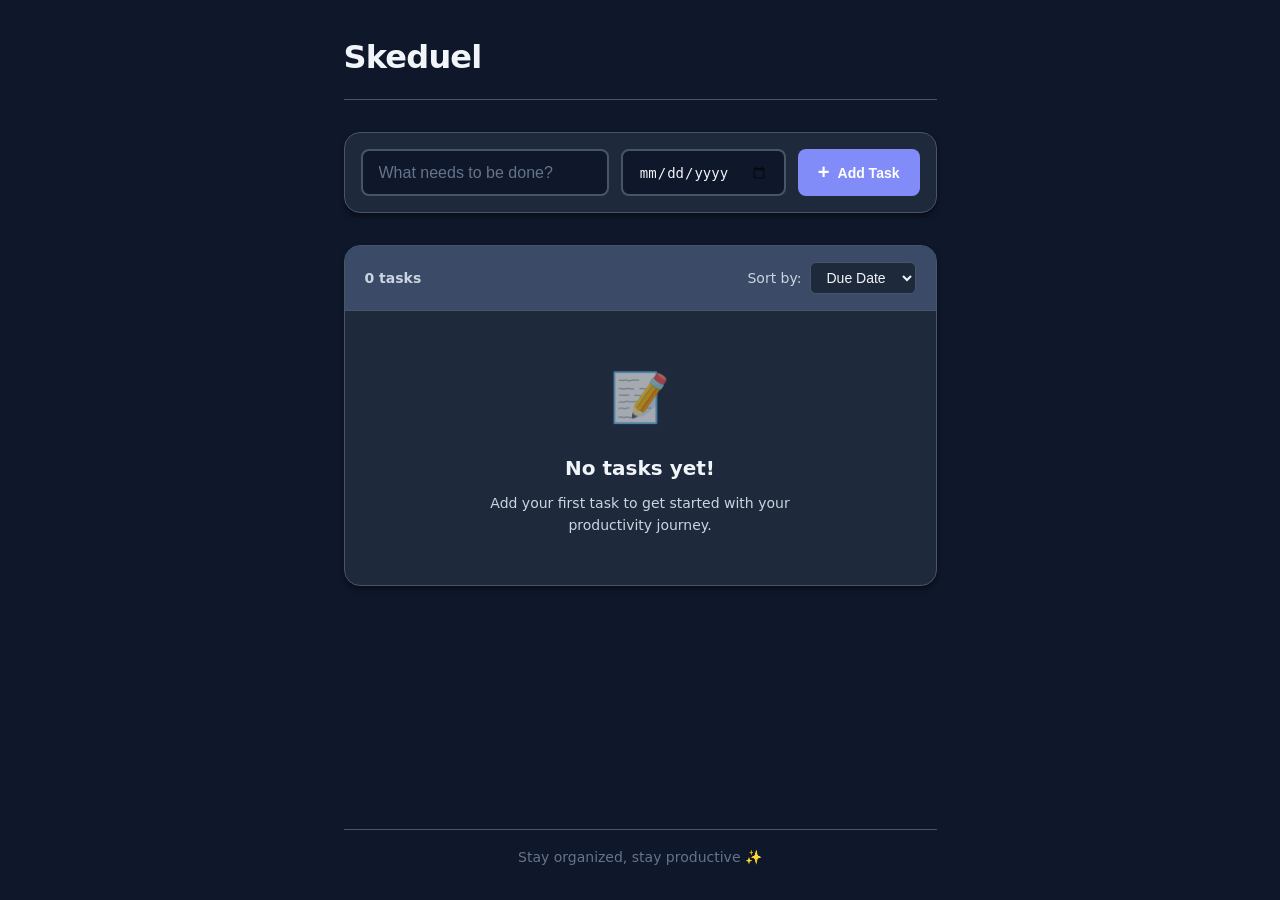
==== index.html @ 45385fc0 "Added edit task, removed light mode, GUI improvements" ====
<!DOCTYPE html>
<html lang="en">
<head>
    <meta charset="UTF-8">
    <meta name="viewport" content="width=device-width, initial-scale=1.0">
    <title>Skeduel - Task Manager</title>
    <link rel="stylesheet" href="css/styles.css">
</head>
<body>
    <div class="app-container">
        <header class="app-header">
            <h1 class="app-title">Skeduel</h1>
        </header>

        <main class="main-content">
            <div class="input-section">
                <div class="input-wrapper">
                    <input 
                        type="text" 
                        id="new-task-input" 
                        placeholder="What needs to be done?" 
                        aria-label="New task input"
                    >
                    <input 
                        type="date" 
                        id="due-date-input" 
                        class="due-date-input"
                        aria-label="Due date (optional)"
                    >
                    <button class="add-btn" onclick="addTask()" aria-label="Add task">
                        <span class="add-icon">+</span>
                        <span class="add-text">Add Task</span>
                    </button>
                </div>
            </div>

            <div class="tasks-section">
                <div class="tasks-header">
                    <span class="task-count" id="task-count">0 tasks</span>
                    <div class="sorting-controls">
                        <label for="sort-select" class="sort-label">Sort by:</label>
                        <select id="sort-select" class="sort-select" onchange="handleSortChange()">
                            <option value="dueDate">Due Date</option>
                            <option value="manual">Manual</option>
                        </select>
                    </div>
                    <button class="clear-completed-btn" onclick="clearCompleted()" id="clear-completed" style="display: none;">
                        Clear Completed
                    </button>
                </div>
                <ul class="task-list" id="task-list"></ul>
                <div class="empty-state" id="empty-state">
                    <div class="empty-icon">📝</div>
                    <h3 class="empty-title">No tasks yet!</h3>
                    <p class="empty-description">Add your first task to get started with your productivity journey.</p>
                </div>
            </div>
        </main>

        <footer class="app-footer">
            <p>Stay organized, stay productive ✨</p>
        </footer>
    </div>

    <script src="js/app.js" defer></script>
</body>
</html>
---- css/styles.css ----
/* CSS Custom Properties */
:root {
    --bg-primary: #0f172a;
    --bg-secondary: #1e293b;
    --bg-tertiary: #3b4a66;
    --text-primary: #f1f5f9;
    --text-secondary: #cbd5e1;
    --text-muted: #64748b;
    --accent-primary: #818cf8;
    --accent-secondary: #a5b4fc;
    --accent-hover: #6366f1;
    --border-color: #475569;
    --danger: #f87171;
    --danger-bg: #7f1d1d;
    --success: #4ade80;
    --success-bg: #14532d;
    --shadow-sm: 0 1px 2px 0 rgb(0 0 0 / 0.3);
    --shadow-md: 0 4px 6px -1px rgb(0 0 0 / 0.4), 0 2px 4px -2px rgb(0 0 0 / 0.3);
    --shadow-lg: 0 10px 15px -3px rgb(0 0 0 / 0.4), 0 4px 6px -4px rgb(0 0 0 / 0.3);
    --radius-sm: 6px;
    --radius-md: 8px;
    --radius-lg: 12px;
    --radius-xl: 16px;
    --transition-fast: 150ms ease;
    --transition-normal: 250ms ease;
    --transition-slow: 350ms ease;
}

/* Reset and base styles */
*, *::before, *::after {
    box-sizing: border-box;
    margin: 0;
    padding: 0;
}

body {
    font-family: system-ui, -apple-system, BlinkMacSystemFont, 'Segoe UI', Roboto, 'Helvetica Neue', Arial, sans-serif;
    background-color: var(--bg-primary);
    color: var(--text-primary);
    line-height: 1.6;
    min-height: 100vh;
    transition: background-color var(--transition-normal), color var(--transition-normal);
}

/* App container */
.app-container {
    max-width: 625px;
    margin: 0 auto;
    padding: 2rem 1rem;
    min-height: 100vh;
    display: flex;
    flex-direction: column;
}

/* Header styles */
.app-header {
    display: flex;
    justify-content: space-between;
    align-items: center;
    margin-bottom: 2rem;
    padding-bottom: 1rem;
    border-bottom: 1px solid var(--border-color);
}

.app-title {
    font-size: 2rem;
    font-weight: 700;
    color: var(--text-primary);
    letter-spacing: -0.025em;
}

/* Main content */
.main-content {
    flex: 1;
}

/* Input section */
.input-section {
    margin-bottom: 2rem;
}

.input-wrapper {
    display: flex;
    gap: 0.75rem;
    background-color: var(--bg-secondary);
    padding: 1rem;
    border-radius: var(--radius-xl);
    box-shadow: var(--shadow-md);
    border: 1px solid var(--border-color);
}

#new-task-input {
    flex: 1;
    background-color: var(--bg-primary);
    color: var(--text-primary);
    border: 2px solid var(--border-color);
    padding: 0.75rem 1rem;
    border-radius: var(--radius-md);
    font-size: 1rem;
    font-weight: 400;
    transition: all var(--transition-fast);
    outline: none;
}

#new-task-input::placeholder {
    color: var(--text-muted);
}

#new-task-input:focus {
    border-color: var(--accent-primary);
    box-shadow: 0 0 0 3px rgb(129 140 248 / 0.2);
}

/* Due date input */
.due-date-input {
    background-color: var(--bg-primary);
    color: var(--text-primary);
    border: 2px solid var(--border-color);
    padding: 0.75rem 1rem;
    border-radius: var(--radius-md);
    font-size: 0.875rem;
    font-weight: 400;
    transition: all var(--transition-fast);
    outline: none;
    min-width: 165px;
}

.due-date-input:focus {
    border-color: var(--accent-primary);
    box-shadow: 0 0 0 3px rgb(129 140 248 / 0.2);
}

.due-date-input::-webkit-calendar-picker-indicator {
    cursor: pointer;
    opacity: 0.6;
    transition: opacity var(--transition-fast);
}

.due-date-input::-webkit-calendar-picker-indicator:hover {
    opacity: 1;
}

/* Add button */
.add-btn {
    display: flex;
    align-items: center;
    gap: 0.5rem;
    background-color: var(--accent-primary);
    color: white;
    border: none;
    padding: 0.75rem 1.25rem;
    border-radius: var(--radius-md);
    font-size: 0.875rem;
    font-weight: 600;
    cursor: pointer;
    transition: all var(--transition-fast);
    white-space: nowrap;
}

.add-btn:hover {
    background-color: var(--accent-hover);
    transform: translateY(-1px);
    box-shadow: 0 0 16px rgb(129 140 248 / 0.5);
}

.add-btn:active {
    transform: translateY(0);
}

.add-icon {
    font-size: 1.25rem;
    font-weight: 700;
}

/* Tasks section */
.tasks-section {
    background-color: var(--bg-secondary);
    border-radius: var(--radius-xl);
    box-shadow: var(--shadow-md);
    border: 1px solid var(--border-color);
    overflow: hidden;
}

.tasks-header {
    display: flex;
    justify-content: space-between;
    align-items: center;
    padding: 1rem 1.25rem;
    background-color: var(--bg-tertiary);
    border-bottom: 1px solid var(--border-color);
    flex-wrap: wrap;
    gap: 0.75rem;
}

/* Sorting controls */
.sorting-controls {
    display: flex;
    align-items: center;
    gap: 0.5rem;
}

.sort-label {
    font-size: 0.875rem;
    font-weight: 500;
    color: var(--text-secondary);
}

.sort-select {
    background-color: var(--bg-secondary);
    color: var(--text-primary);
    border: 1px solid var(--border-color);
    padding: 0.375rem 0.75rem;
    border-radius: var(--radius-sm);
    font-size: 0.875rem;
    font-weight: 500;
    cursor: pointer;
    transition: all var(--transition-fast);
    outline: none;
}

.sort-select:hover {
    border-color: var(--accent-primary);
}

.sort-select:focus {
    border-color: var(--accent-primary);
    box-shadow: 0 0 0 2px rgb(129 140 248 / 0.2);
}

/* Date headers */
.date-header {
    display: flex;
    align-items: center;
    justify-content: space-between;
    padding: 0.75rem 1.25rem;
    background-color: var(--bg-tertiary);
    border-bottom: 2px solid var(--accent-primary);
    cursor: pointer;
    user-select: none;
    transition: all var(--transition-fast);
    position: relative;
}

.date-header:hover {
    background-color: var(--bg-secondary);
}

.date-header-title {
    font-size: 0.9375rem;
    font-weight: 600;
    color: var(--text-primary);
    display: flex;
    align-items: center;
    gap: 0.5rem;
    flex-shrink: 0;
}

.date-header-count {
    position: absolute;
    left: 50%;
    transform: translateX(-50%);
    font-size: 0.75rem;
    font-weight: 500;
    color: var(--text-secondary);
    background-color: var(--bg-secondary);
    padding: 0.125rem 0.5rem;
    border-radius: var(--radius-sm);
}

.date-header-icon {
    font-size: 0.75rem;
    color: var(--text-secondary);
    transition: transform var(--transition-fast);
    flex-shrink: 0;
}

.date-header.collapsed .date-header-icon {
    transform: rotate(-90deg);
}

.date-header.overdue {
    background-color: rgba(220, 38, 38, 0.15);
    border-bottom-color: #ef4444;
}

.date-header.overdue .date-header-title {
    color: #f87171;
}

.date-header.today {
    background-color: rgba(234 179 8 / 0.15);
    border-bottom-color: #fbbf24;
}

.date-header.today .date-header-title {
    color: #fbbf24;
}

/* Collapsible task groups */
.task-group {
    overflow: hidden;
    transition: max-height var(--transition-normal);
}

.task-group.collapsed {
    max-height: 0 !important;
}

.task-count {
    font-size: 0.875rem;
    font-weight: 600;
    color: var(--text-secondary);
}

.clear-completed-btn {
    background-color: transparent;
    color: var(--text-muted);
    border: 1px solid var(--border-color);
    padding: 0.375rem 0.75rem;
    border-radius: var(--radius-sm);
    font-size: 0.75rem;
    font-weight: 500;
    cursor: pointer;
    transition: all var(--transition-fast);
}

.clear-completed-btn:hover {
    background-color: var(--bg-secondary);
    color: var(--text-secondary);
    border-color: var(--text-muted);
}

/* Task list */
.task-list {
    list-style: none;
    padding: 0;
    margin: 0;
}

.task-item {
    display: flex;
    align-items: center;
    padding: 1rem 1.25rem;
    border-bottom: 1px solid var(--border-color);
    transition: all var(--transition-fast);
    gap: 0.75rem;
}

.task-item:last-child {
    border-bottom: none;
}

.task-item:hover {
    background-color: var(--bg-tertiary);
}

/* Custom checkbox */
.task-checkbox {
    appearance: none;
    width: 1.25rem;
    height: 1.25rem;
    border: 2px solid var(--border-color);
    border-radius: var(--radius-sm);
    background-color: var(--bg-primary);
    cursor: pointer;
    transition: all var(--transition-fast);
    position: relative;
    flex-shrink: 0;
}

.task-checkbox:checked {
    background-color: var(--accent-primary);
    border-color: var(--accent-primary);
}

.task-checkbox:checked::after {
    content: '✓';
    position: absolute;
    top: 50%;
    left: 50%;
    transform: translate(-50%, -50%);
    color: white;
    font-size: 0.75rem;
    font-weight: 700;
}

.task-checkbox:hover {
    border-color: var(--accent-primary);
    box-shadow: 0 0 0 3px rgb(129 140 248 / 0.2);
}

/* Task content container */
.task-content {
    flex: 1;
    display: flex;
    flex-direction: column;
    gap: 0.25rem;
}

/* Task text */
.task-text {
    font-size: 1rem;
    color: var(--text-primary);
    transition: all var(--transition-fast);
    word-break: break-word;
}

.task-text.completed {
    text-decoration: line-through;
    color: var(--text-muted);
}

/* Due date display */
.due-date {
    font-size: 0.75rem;
    color: var(--text-secondary);
    font-weight: 500;
    display: flex;
    align-items: center;
    gap: 0.25rem;
}

.due-date::before {
    content: '📅';
    font-size: 0.625rem;
}

.due-date.overdue {
    color: #f87171;
    font-weight: 600;
}

/* Overdue task styling */
.task-item.overdue {
    background-color: rgba(220, 38, 38, 0.1);
    border-left: 3px solid #f87171;
}

.task-item.overdue:hover {
    background-color: rgba(220, 38, 38, 0.2);
}

/* Task actions container */
.task-actions {
    display: flex;
    gap: 0.25rem;
    opacity: 0;
    transition: opacity var(--transition-fast);
}

.task-item:hover .task-actions {
    opacity: 1;
}

/* Edit button */
.edit-btn {
    background-color: transparent;
    color: var(--text-muted);
    border: none;
    width: 2.25rem;
    height: 2.25rem;
    border-radius: var(--radius-md);
    cursor: pointer;
    font-size: 1rem;
    font-weight: 600;
    transition: all var(--transition-fast);
    display: flex;
    align-items: center;
    justify-content: center;
}

.edit-btn:hover {
    background-color: var(--accent-primary);
    color: #fff;
    box-shadow: 0 0 12px rgb(129 140 248 / 0.5);
}

/* Delete button */
.delete-btn {
    background-color: transparent;
    color: var(--text-muted);
    border: none;
    width: 2.25rem;
    height: 2.25rem;
    border-radius: var(--radius-md);
    cursor: pointer;
    font-size: 1rem;
    font-weight: 600;
    transition: all var(--transition-fast);
    display: flex;
    align-items: center;
    justify-content: center;
}

.task-item:hover .delete-btn {
    opacity: 1;
}

.delete-btn:hover {
    background-color: var(--danger);
    color: #fff;
    box-shadow: 0 0 12px rgb(248 113 113 / 0.5);
}

/* Save and Cancel buttons */
.save-btn,
.cancel-btn {
    background-color: transparent;
    border: none;
    width: 2.25rem;
    height: 2.25rem;
    border-radius: var(--radius-md);
    cursor: pointer;
    font-size: 1rem;
    font-weight: 600;
    transition: all var(--transition-fast);
    display: flex;
    align-items: center;
    justify-content: center;
}

.save-btn {
    color: var(--success);
}

.save-btn:hover {
    background-color: var(--success);
    color: #fff;
    box-shadow: 0 0 12px rgb(74 222 128 / 0.5);
}

.cancel-btn {
    color: var(--danger);
}

.cancel-btn:hover {
    background-color: var(--danger);
    color: #fff;
    box-shadow: 0 0 12px rgb(248 113 113 / 0.5);
}

/* Edit mode input styles */
.task-content.editing {
    flex: 1;
    display: flex;
    flex-direction: column;
    gap: 0.25rem;
}

.edit-input {
    width: 100%;
    background-color: var(--bg-primary);
    color: var(--text-primary);
    border: 2px solid var(--accent-primary);
    padding: 0.5rem;
    border-radius: var(--radius-sm);
    font-size: 1rem;
    font-weight: 400;
    outline: none;
}

.edit-input:focus {
    box-shadow: 0 0 0 3px rgb(129 140 248 / 0.2);
}

.edit-due-date-wrapper {
    display: flex;
    align-items: center;
}

.edit-due-date-input {
    background-color: var(--bg-primary);
    color: var(--text-primary);
    border: 2px solid var(--border-color);
    padding: 0.375rem 0.5rem;
    border-radius: var(--radius-sm);
    font-size: 0.75rem;
    font-weight: 500;
    outline: none;
}

.edit-due-date-input:focus {
    border-color: var(--accent-primary);
    box-shadow: 0 0 0 3px rgb(129 140 248 / 0.2);
}

.edit-due-date-input::-webkit-calendar-picker-indicator {
    cursor: pointer;
    opacity: 0.6;
}

.due-date-edit-wrapper {
    display: flex;
    align-items: center;
}

/* Empty state */
.empty-state {
    padding: 3rem 2rem;
    text-align: center;
    display: none;
}

.empty-state.show {
    display: block;
}

.empty-icon {
    font-size: 3rem;
    margin-bottom: 1rem;
    opacity: 0.6;
}

.empty-title {
    font-size: 1.25rem;
    font-weight: 600;
    color: var(--text-primary);
    margin-bottom: 0.5rem;
}

.empty-description {
    font-size: 0.875rem;
    color: var(--text-secondary);
    max-width: 300px;
    margin: 0 auto;
}

/* Footer */
.app-footer {
    margin-top: 2rem;
    padding-top: 1rem;
    border-top: 1px solid var(--border-color);
    text-align: center;
}

.app-footer p {
    font-size: 0.875rem;
    color: var(--text-muted);
    font-weight: 500;
}

/* Responsive design */
@media (max-width: 640px) {
    .app-container {
        padding: 1rem;
    }

    .app-header {
        flex-direction: column;
        gap: 1rem;
        text-align: center;
    }

    .app-title {
        font-size: 1.75rem;
    }

    .input-wrapper {
        flex-direction: column;
        padding: 0.75rem;
    }

    .due-date-input {
        min-width: 100%;
    }

    .add-btn {
        justify-content: center;
    }

    .tasks-header {
        flex-direction: column;
        gap: 0.75rem;
        text-align: center;
    }

    .task-item {
        padding: 0.875rem 1rem;
    }

    .task-actions {
        opacity: 1;
    }
}

/* Animations */
@keyframes fadeIn {
    from {
        opacity: 0;
        transform: translateY(10px);
    }
    to {
        opacity: 1;
        transform: translateY(0);
    }
}

.task-item {
    animation: fadeIn 0.3s ease;
}

/* Focus styles for accessibility */
button:focus-visible,
input:focus-visible {
    outline: 2px solid var(--accent-primary);
    outline-offset: 2px;
}

/* High contrast mode support */
@media (prefers-contrast: high) {
    :root {
        --border-color: #ffffff;
    }
}

/* Reduced motion support */
@media (prefers-reduced-motion: reduce) {
    *,
    *::before,
    *::after {
        animation-duration: 0.01ms !important;
        animation-iteration-count: 1 !important;
        transition-duration: 0.01ms !important;
    }
}

/* Drag and drop styles */
.task-item {
    cursor: grab;
}

.task-item.editing-mode {
    cursor: default;
}

.task-item.editing-mode::before {
    display: none;
}

.task-item:active {
    cursor: grabbing;
}

.task-item.dragging {
    opacity: 0.5;
    background-color: var(--bg-tertiary);
    transform: scale(1.02);
    box-shadow: var(--shadow-lg);
    z-index: 1000;
}

.task-item.drag-over {
    border-top: 3px solid var(--accent-primary);
    background-color: var(--bg-tertiary);
}

/* Visual indicator for drag handle */
.task-item::before {
    content: '⋮⋮';
    position: absolute;
    left: 0.5rem;
    top: 50%;
    transform: translateY(-50%);
    color: var(--text-muted);
    font-size: 0.75rem;
    opacity: 0;
    transition: opacity var(--transition-fast);
}

.task-item {
    position: relative;
    padding-left: 1.5rem;
}

.task-item:hover::before {
    opacity: 1;
}

/* Drag and drop styles */
.task-item.dragging {
    box-shadow: var(--shadow-lg);
}
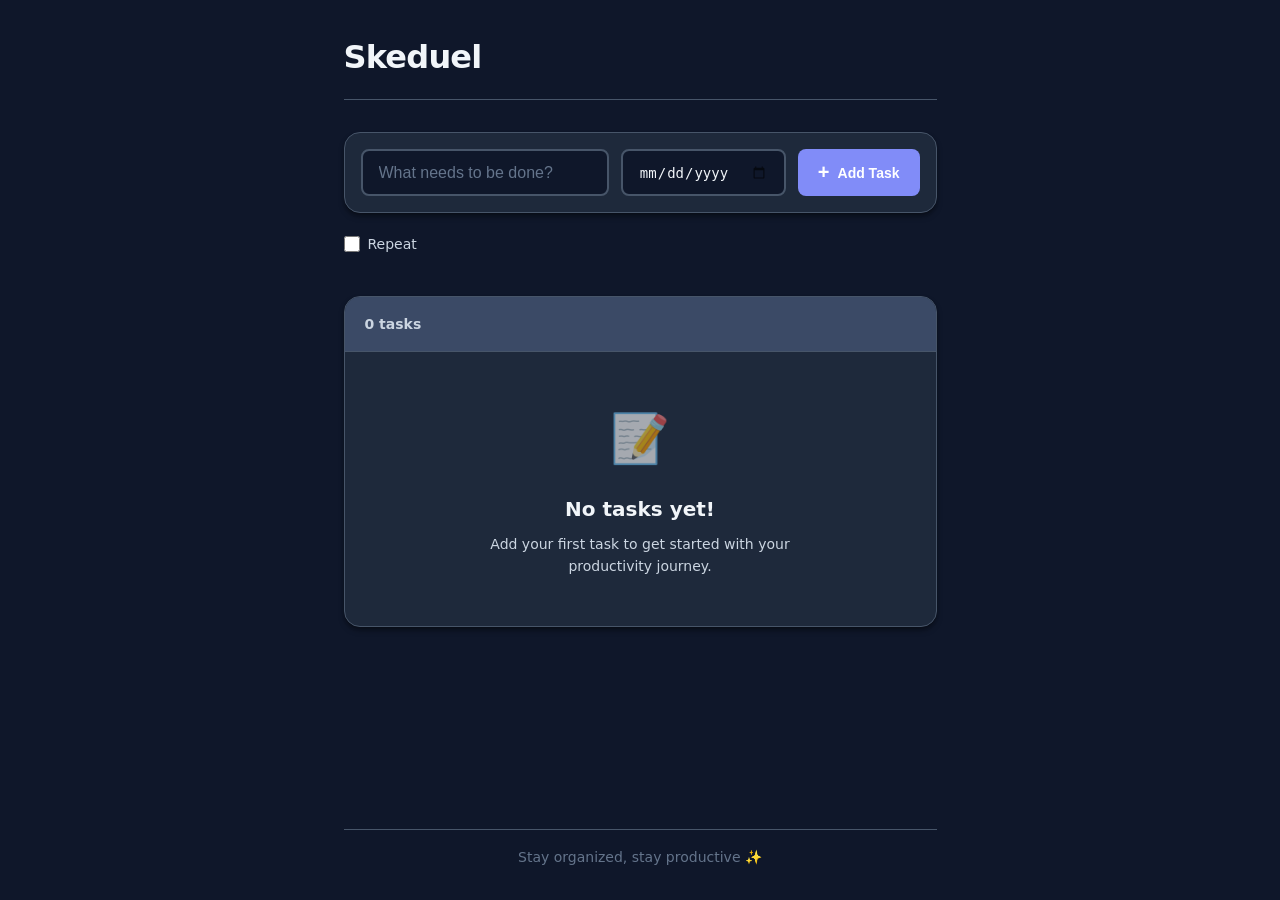
==== commit 2981d29b: "Built recurrence engine, added edit ability, removed manual sorting" ====
--- a/index.html
+++ b/index.html
@@ -32,18 +32,35 @@
                         <span class="add-text">Add Task</span>
                     </button>
                 </div>
+                <div class="recurrence-row">
+                    <label class="recurrence-toggle">
+                        <input type="checkbox" id="recurrence-enabled" onchange="toggleRecurrenceOptions()">
+                        <span>Repeat</span>
+                    </label>
+                    <div id="recurrence-options" class="recurrence-options" style="display: none;">
+                        <select id="recurrence-frequency" class="recurrence-select">
+                            <option value="daily">Daily</option>
+                            <option value="weekly" selected>Weekly</option>
+                            <option value="monthly">Monthly</option>
+                            <option value="yearly">Yearly</option>
+                        </select>
+                        <span class="recurrence-every">every</span>
+                        <input type="number" id="recurrence-interval" class="recurrence-interval" value="1" min="1">
+                        <span class="expiry-label">Ends:</span>
+                        <select id="expiry-type" class="expiry-select" onchange="toggleExpiryInput()">
+                            <option value="none">Never</option>
+                            <option value="date">On date</option>
+                            <option value="count">After</option>
+                        </select>
+                        <input type="date" id="expiry-date" class="expiry-input" style="display: none;">
+                        <input type="number" id="expiry-count" class="expiry-input" placeholder="times" min="1" style="display: none;">
+                    </div>
+                </div>
             </div>
 
             <div class="tasks-section">
                 <div class="tasks-header">
                     <span class="task-count" id="task-count">0 tasks</span>
-                    <div class="sorting-controls">
-                        <label for="sort-select" class="sort-label">Sort by:</label>
-                        <select id="sort-select" class="sort-select" onchange="handleSortChange()">
-                            <option value="dueDate">Due Date</option>
-                            <option value="manual">Manual</option>
-                        </select>
-                    </div>
                     <button class="clear-completed-btn" onclick="clearCompleted()" id="clear-completed" style="display: none;">
                         Clear Completed
                     </button>
--- a/css/styles.css
+++ b/css/styles.css
@@ -172,6 +172,196 @@
     font-weight: 700;
 }
 
+/* Recurrence row */
+.recurrence-row {
+    display: flex;
+    align-items: center;
+    gap: 0.75rem;
+    margin-top: 0.75rem;
+    padding: 0.5rem 0;
+}
+
+.recurrence-toggle {
+    display: flex;
+    align-items: center;
+    gap: 0.5rem;
+    cursor: pointer;
+    font-size: 0.875rem;
+    font-weight: 500;
+    color: var(--text-secondary);
+}
+
+.recurrence-toggle input {
+    width: 1rem;
+    height: 1rem;
+    cursor: pointer;
+}
+
+.recurrence-options {
+    display: none;
+    align-items: center;
+    gap: 0.5rem;
+}
+
+.recurrence-select {
+    background-color: var(--bg-primary);
+    color: var(--text-primary);
+    border: 1px solid var(--border-color);
+    padding: 0.375rem 0.5rem;
+    border-radius: var(--radius-sm);
+    font-size: 0.875rem;
+    cursor: pointer;
+}
+
+.recurrence-every {
+    font-size: 0.875rem;
+    color: var(--text-muted);
+}
+
+.recurrence-interval {
+    background-color: var(--bg-primary);
+    color: var(--text-primary);
+    border: 1px solid var(--border-color);
+    padding: 0.375rem 0.5rem;
+    border-radius: var(--radius-sm);
+    font-size: 0.875rem;
+    width: 50px;
+}
+
+.expiry-label {
+    font-size: 0.875rem;
+    color: var(--text-muted);
+    font-weight: 500;
+    margin-left: 0.5rem;
+}
+
+.expiry-select {
+    background-color: var(--bg-primary);
+    color: var(--text-primary);
+    border: 1px solid var(--border-color);
+    padding: 0.375rem 0.5rem;
+    border-radius: var(--radius-sm);
+    font-size: 0.875rem;
+    cursor: pointer;
+    width: 90px;
+}
+
+.expiry-input {
+    background-color: var(--bg-primary);
+    color: var(--text-primary);
+    border: 1px solid var(--border-color);
+    padding: 0.375rem 0.5rem;
+    border-radius: var(--radius-sm);
+    font-size: 0.875rem;
+    width: 130px;
+}
+
+/* Recurrence icon in task */
+.recurrence-icon {
+    font-size: 0.75rem;
+    margin-left: 0.25rem;
+    display: inline-block;
+    vertical-align: middle;
+}
+
+.task-content {
+    flex: 1;
+    display: flex;
+    flex-direction: column;
+    gap: 0.25rem;
+    align-items: flex-start;
+}
+
+.task-content:has(.recurrence-icon) {
+    flex-direction: row;
+    flex-wrap: wrap;
+    align-items: center;
+}
+
+.task-content:has(.due-date) {
+    flex-direction: row;
+    flex-wrap: wrap;
+    align-items: center;
+    gap: 0.5rem;
+}
+
+/* Recurrence edit in task */
+.recurrence-edit-wrapper {
+    margin-top: 0.25rem;
+}
+
+.recurrence-edit-row {
+    display: flex;
+    align-items: center;
+    gap: 0.5rem;
+    flex-wrap: wrap;
+}
+
+.recurrence-edit-checkbox {
+    width: 1rem;
+    height: 1rem;
+    cursor: pointer;
+}
+
+.recurrence-edit-label {
+    font-size: 0.75rem;
+}
+
+.recurrence-edit-frequency {
+    background-color: var(--bg-primary);
+    color: var(--text-primary);
+    border: 1px solid var(--border-color);
+    padding: 0.25rem 0.5rem;
+    border-radius: var(--radius-sm);
+    font-size: 0.75rem;
+}
+
+.recurrence-edit-interval {
+    background-color: var(--bg-primary);
+    color: var(--text-primary);
+    border: 1px solid var(--border-color);
+    padding: 0.25rem 0.5rem;
+    border-radius: var(--radius-sm);
+    font-size: 0.75rem;
+    width: 50px;
+}
+
+.recurrence-edit-expiry-label {
+    font-size: 0.75rem;
+    color: var(--text-muted);
+    margin-left: 0.5rem;
+}
+
+.recurrence-edit-expiry-type {
+    background-color: var(--bg-primary);
+    color: var(--text-primary);
+    border: 1px solid var(--border-color);
+    padding: 0.25rem 0.5rem;
+    border-radius: var(--radius-sm);
+    font-size: 0.75rem;
+    width: 80px;
+}
+
+.recurrence-edit-expiry-date {
+    background-color: var(--bg-primary);
+    color: var(--text-primary);
+    border: 1px solid var(--border-color);
+    padding: 0.25rem 0.5rem;
+    border-radius: var(--radius-sm);
+    font-size: 0.75rem;
+    width: 120px;
+}
+
+.recurrence-edit-expiry-count {
+    background-color: var(--bg-primary);
+    color: var(--text-primary);
+    border: 1px solid var(--border-color);
+    padding: 0.25rem 0.5rem;
+    border-radius: var(--radius-sm);
+    font-size: 0.75rem;
+    width: 60px;
+}
+
 /* Tasks section */
 .tasks-section {
     background-color: var(--bg-secondary);
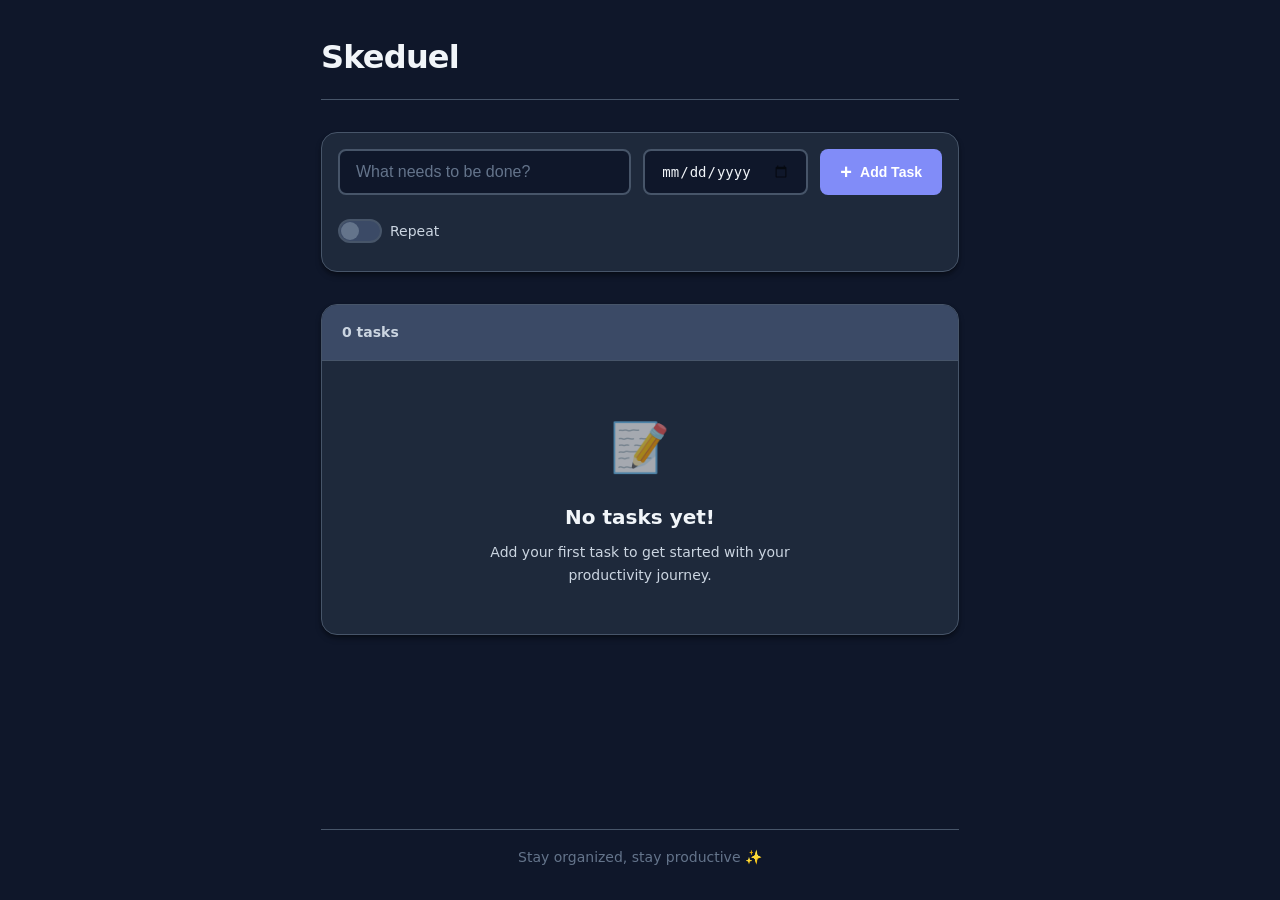
==== commit 99cb9410: "integrated the input recurrence GUI to complement the rest of the modern look" ====
--- a/index.html
+++ b/index.html
@@ -31,29 +31,32 @@
                         <span class="add-icon">+</span>
                         <span class="add-text">Add Task</span>
                     </button>
-                </div>
-                <div class="recurrence-row">
-                    <label class="recurrence-toggle">
-                        <input type="checkbox" id="recurrence-enabled" onchange="toggleRecurrenceOptions()">
-                        <span>Repeat</span>
-                    </label>
-                    <div id="recurrence-options" class="recurrence-options" style="display: none;">
-                        <select id="recurrence-frequency" class="recurrence-select">
-                            <option value="daily">Daily</option>
-                            <option value="weekly" selected>Weekly</option>
-                            <option value="monthly">Monthly</option>
-                            <option value="yearly">Yearly</option>
-                        </select>
-                        <span class="recurrence-every">every</span>
-                        <input type="number" id="recurrence-interval" class="recurrence-interval" value="1" min="1">
-                        <span class="expiry-label">Ends:</span>
-                        <select id="expiry-type" class="expiry-select" onchange="toggleExpiryInput()">
-                            <option value="none">Never</option>
-                            <option value="date">On date</option>
-                            <option value="count">After</option>
-                        </select>
-                        <input type="date" id="expiry-date" class="expiry-input" style="display: none;">
-                        <input type="number" id="expiry-count" class="expiry-input" placeholder="times" min="1" style="display: none;">
+                    <div class="recurrence-row">
+                        <label class="recurrence-toggle">
+                            <span class="toggle-switch">
+                                <input type="checkbox" id="recurrence-enabled" onchange="toggleRecurrenceOptions()">
+                                <span class="toggle-slider"></span>
+                            </span>
+                            <span>Repeat</span>
+                        </label>
+                        <div id="recurrence-options" class="recurrence-options" style="display: none;">
+                            <select id="recurrence-frequency" class="recurrence-select">
+                                <option value="daily">Daily</option>
+                                <option value="weekly" selected>Weekly</option>
+                                <option value="monthly">Monthly</option>
+                                <option value="yearly">Yearly</option>
+                            </select>
+                            <span class="recurrence-every">every</span>
+                            <input type="number" id="recurrence-interval" class="recurrence-interval" value="1" min="1">
+                            <span class="expiry-label">Ends:</span>
+                            <select id="expiry-type" class="expiry-select" onchange="toggleExpiryInput()">
+                                <option value="none">Never</option>
+                                <option value="date">On date</option>
+                                <option value="count">After</option>
+                            </select>
+                            <input type="date" id="expiry-date" class="expiry-input" style="display: none;">
+                            <input type="number" id="expiry-count" class="expiry-input" placeholder="times" min="1" style="display: none;">
+                        </div>
                     </div>
                 </div>
             </div>
--- a/css/styles.css
+++ b/css/styles.css
@@ -44,7 +44,7 @@
 
 /* App container */
 .app-container {
-    max-width: 625px;
+    max-width: 670px;
     margin: 0 auto;
     padding: 2rem 1rem;
     min-height: 100vh;
@@ -81,12 +81,14 @@
 
 .input-wrapper {
     display: flex;
+    flex-wrap: wrap;
     gap: 0.75rem;
     background-color: var(--bg-secondary);
     padding: 1rem;
     border-radius: var(--radius-xl);
     box-shadow: var(--shadow-md);
     border: 1px solid var(--border-color);
+    align-items: flex-start;
 }
 
 #new-task-input {
@@ -100,6 +102,8 @@
     font-weight: 400;
     transition: all var(--transition-fast);
     outline: none;
+    height: 46px;
+    box-sizing: border-box;
 }
 
 #new-task-input::placeholder {
@@ -123,6 +127,8 @@
     transition: all var(--transition-fast);
     outline: none;
     min-width: 165px;
+    height: 46px;
+    box-sizing: border-box;
 }
 
 .due-date-input:focus {
@@ -155,6 +161,8 @@
     cursor: pointer;
     transition: all var(--transition-fast);
     white-space: nowrap;
+    height: 46px;
+    box-sizing: border-box;
 }
 
 .add-btn:hover {
@@ -172,13 +180,67 @@
     font-weight: 700;
 }
 
+/* Toggle switch */
+.toggle-switch {
+    position: relative;
+    display: inline-block;
+    width: 44px;
+    height: 24px;
+    flex-shrink: 0;
+}
+
+.toggle-switch input {
+    opacity: 0;
+    width: 0;
+    height: 0;
+}
+
+.toggle-slider {
+    position: absolute;
+    cursor: pointer;
+    top: 0;
+    left: 0;
+    right: 0;
+    bottom: 0;
+    background-color: var(--bg-tertiary);
+    border: 2px solid var(--border-color);
+    transition: all var(--transition-fast);
+    border-radius: 24px;
+}
+
+.toggle-slider::before {
+    position: absolute;
+    content: "";
+    height: 18px;
+    width: 18px;
+    left: 1px;
+    bottom: 1px;
+    background-color: var(--text-muted);
+    transition: all var(--transition-fast);
+    border-radius: 50%;
+}
+
+.toggle-switch input:checked + .toggle-slider {
+    background-color: var(--accent-primary);
+    border-color: var(--accent-primary);
+}
+
+.toggle-switch input:checked + .toggle-slider::before {
+    transform: translateX(20px);
+    background-color: white;
+}
+
+.toggle-switch input:focus + .toggle-slider {
+    box-shadow: 0 0 0 3px rgb(129 140 248 / 0.2);
+}
+
 /* Recurrence row */
 .recurrence-row {
     display: flex;
     align-items: center;
-    gap: 0.75rem;
-    margin-top: 0.75rem;
-    padding: 0.5rem 0;
+    gap: 1rem;
+    padding: 0.75rem 0;
+    flex-wrap: wrap;
 }
 
 .recurrence-toggle {
@@ -191,16 +253,11 @@
     color: var(--text-secondary);
 }
 
-.recurrence-toggle input {
-    width: 1rem;
-    height: 1rem;
-    cursor: pointer;
-}
-
 .recurrence-options {
     display: none;
     align-items: center;
     gap: 0.5rem;
+    flex-wrap: wrap;
 }
 
 .recurrence-select {
@@ -253,7 +310,7 @@
     padding: 0.375rem 0.5rem;
     border-radius: var(--radius-sm);
     font-size: 0.875rem;
-    width: 130px;
+    width: 145px;
 }
 
 /* Recurrence icon in task */
@@ -850,6 +907,10 @@
         padding: 0.75rem;
     }
 
+    #new-task-input {
+        min-width: 100%;
+    }
+
     .due-date-input {
         min-width: 100%;
     }
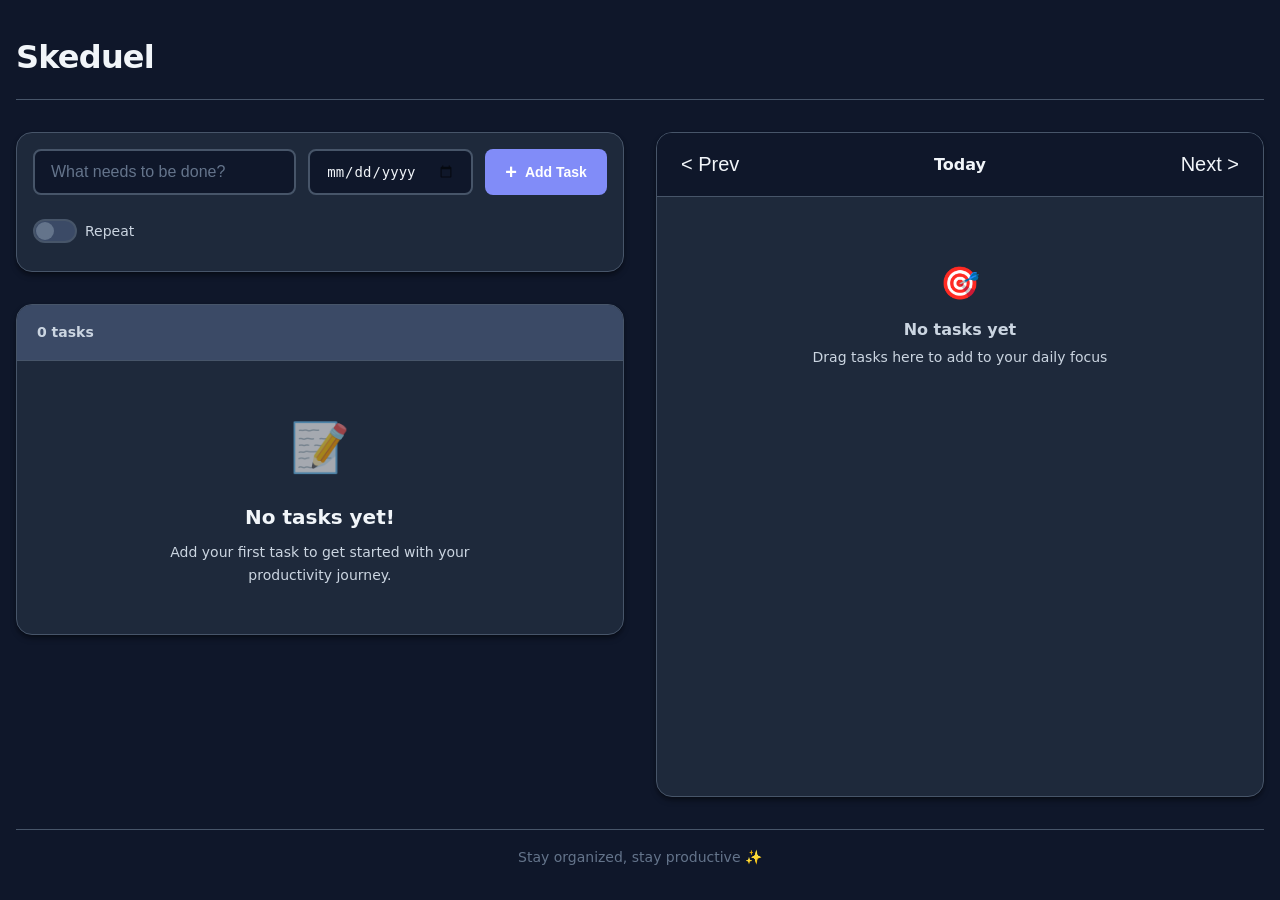
==== commit 3b2efbbc: "Created Focus Day UI" ====
--- a/index.html
+++ b/index.html
@@ -12,67 +12,84 @@
             <h1 class="app-title">Skeduel</h1>
         </header>
 
-        <main class="main-content">
-            <div class="input-section">
-                <div class="input-wrapper">
-                    <input 
-                        type="text" 
-                        id="new-task-input" 
-                        placeholder="What needs to be done?" 
-                        aria-label="New task input"
-                    >
-                    <input 
-                        type="date" 
-                        id="due-date-input" 
-                        class="due-date-input"
-                        aria-label="Due date (optional)"
-                    >
-                    <button class="add-btn" onclick="addTask()" aria-label="Add task">
-                        <span class="add-icon">+</span>
-                        <span class="add-text">Add Task</span>
-                    </button>
-                    <div class="recurrence-row">
-                        <label class="recurrence-toggle">
-                            <span class="toggle-switch">
-                                <input type="checkbox" id="recurrence-enabled" onchange="toggleRecurrenceOptions()">
-                                <span class="toggle-slider"></span>
-                            </span>
-                            <span>Repeat</span>
-                        </label>
-                        <div id="recurrence-options" class="recurrence-options" style="display: none;">
-                            <select id="recurrence-frequency" class="recurrence-select">
-                                <option value="daily">Daily</option>
-                                <option value="weekly" selected>Weekly</option>
-                                <option value="monthly">Monthly</option>
-                                <option value="yearly">Yearly</option>
-                            </select>
-                            <span class="recurrence-every">every</span>
-                            <input type="number" id="recurrence-interval" class="recurrence-interval" value="1" min="1">
-                            <span class="expiry-label">Ends:</span>
-                            <select id="expiry-type" class="expiry-select" onchange="toggleExpiryInput()">
-                                <option value="none">Never</option>
-                                <option value="date">On date</option>
-                                <option value="count">After</option>
-                            </select>
-                            <input type="date" id="expiry-date" class="expiry-input" style="display: none;">
-                            <input type="number" id="expiry-count" class="expiry-input" placeholder="times" min="1" style="display: none;">
+<main class="main-content">
+            <div class="task-column">
+                <div class="input-section">
+                    <div class="input-wrapper">
+                        <input
+                            type="text"
+                            id="new-task-input"
+                            placeholder="What needs to be done?"
+                            aria-label="New task input"
+                        >
+                        <input
+                            type="date"
+                            id="due-date-input"
+                            class="due-date-input"
+                            aria-label="Due date (optional)"
+                        >
+                        <button class="add-btn" onclick="addTask()" aria-label="Add task">
+                            <span class="add-icon">+</span>
+                            <span class="add-text">Add Task</span>
+                        </button>
+                        <div class="recurrence-row">
+                            <label class="recurrence-toggle">
+                                <span class="toggle-switch">
+                                    <input type="checkbox" id="recurrence-enabled" onchange="toggleRecurrenceOptions()">
+                                    <span class="toggle-slider"></span>
+                                </span>
+                                <span>Repeat</span>
+                            </label>
+                            <div id="recurrence-options" class="recurrence-options" style="display: none;">
+                                <select id="recurrence-frequency" class="recurrence-select">
+                                    <option value="daily">Daily</option>
+                                    <option value="weekly" selected>Weekly</option>
+                                    <option value="monthly">Monthly</option>
+                                    <option value="yearly">Yearly</option>
+                                </select>
+                                <span class="recurrence-every">every</span>
+                                <input type="number" id="recurrence-interval" class="recurrence-interval" value="1" min="1">
+                                <span class="expiry-label">Ends:</span>
+                                <select id="expiry-type" class="expiry-select" onchange="toggleExpiryInput()">
+                                    <option value="none">Never</option>
+                                    <option value="date">On date</option>
+                                    <option value="count">After</option>
+                                </select>
+                                <input type="date" id="expiry-date" class="expiry-input" style="display: none;">
+                                <input type="number" id="expiry-count" class="expiry-input" placeholder="times" min="1" style="display: none;">
+                            </div>
                         </div>
+                    </div>
+                </div>
+
+                <div class="tasks-section">
+                    <div class="tasks-header">
+                        <span class="task-count" id="task-count">0 tasks</span>
+                        <button class="clear-completed-btn" onclick="clearCompleted()" id="clear-completed" style="display: none;">
+                            Clear Completed
+                        </button>
+                    </div>
+                    <ul class="task-list" id="task-list"></ul>
+                    <div class="empty-state" id="empty-state">
+                        <div class="empty-icon">📝</div>
+                        <h3 class="empty-title">No tasks yet!</h3>
+                        <p class="empty-description">Add your first task to get started with your productivity journey.</p>
                     </div>
                 </div>
             </div>
 
-            <div class="tasks-section">
-                <div class="tasks-header">
-                    <span class="task-count" id="task-count">0 tasks</span>
-                    <button class="clear-completed-btn" onclick="clearCompleted()" id="clear-completed" style="display: none;">
-                        Clear Completed
-                    </button>
+            <div class="focus-panel">
+                <div class="focus-header">
+                    <button class="focus-nav-btn" id="focus-prev">&lt; Prev</button>
+                    <span class="focus-date" id="focus-date">Today</span>
+                    <button class="focus-nav-btn" id="focus-next">Next &gt;</button>
                 </div>
-                <ul class="task-list" id="task-list"></ul>
-                <div class="empty-state" id="empty-state">
-                    <div class="empty-icon">📝</div>
-                    <h3 class="empty-title">No tasks yet!</h3>
-                    <p class="empty-description">Add your first task to get started with your productivity journey.</p>
+                <div class="focus-drop-zone" id="focus-drop-zone">
+                    <div class="focus-empty" id="focus-empty">
+                        <div class="focus-empty-icon">🎯</div>
+                        <h3 class="focus-empty-title">No tasks yet</h3>
+                        <p class="focus-empty-description">Drag tasks here to add to your daily focus</p>
+                    </div>
                 </div>
             </div>
         </main>
@@ -82,6 +99,8 @@
         </footer>
     </div>
 
-    <script src="js/app.js" defer></script>
+    <script src="js/data.js" defer></script>
+    <script src="js/focusDay.js" defer></script>
+    <script src="js/taskList.js" defer></script>
 </body>
 </html>
--- a/css/styles.css
+++ b/css/styles.css
@@ -44,7 +44,7 @@
 
 /* App container */
 .app-container {
-    max-width: 670px;
+    max-width: 1400px;
     margin: 0 auto;
     padding: 2rem 1rem;
     min-height: 100vh;
@@ -52,6 +52,96 @@
     flex-direction: column;
 }
 
+/* Main content with two columns */
+.main-content {
+    flex: 1;
+    display: flex;
+    flex-wrap: nowrap;
+    gap: 2rem;
+}
+
+.task-column {
+    flex: 1 1 670px;
+    min-width: 0;
+    max-width: 670px;
+    display: flex;
+    flex-direction: column;
+}
+
+/* Focus panel */
+.focus-panel {
+    flex: 1 1 670px;
+    min-width: 0;
+    max-width: 670px;
+    display: flex;
+    flex-direction: column;
+    background-color: var(--bg-secondary);
+    border-radius: var(--radius-xl);
+    box-shadow: var(--shadow-md);
+    border: 1px solid var(--border-color);
+    overflow: hidden;
+}
+
+.focus-header {
+    display: flex;
+    justify-content: space-between;
+    align-items: center;
+    padding: 1rem;
+    background-color: var(--bg-primary);
+    border-bottom: 1px solid var(--border-color);
+}
+
+.focus-nav-btn {
+    background: none;
+    border: none;
+    color: var(--accent-color);
+    font-size: 1.25rem;
+    cursor: pointer;
+    padding: 0.25rem 0.5rem;
+    border-radius: var(--radius-sm);
+    transition: background-color var(--transition-fast);
+}
+
+.focus-nav-btn:hover {
+    background-color: var(--bg-secondary);
+}
+
+.focus-date {
+    font-weight: 600;
+    color: var(--text-primary);
+}
+
+.focus-drop-zone {
+    flex: 1;
+    padding: 1rem;
+    min-height: 200px;
+}
+
+.focus-empty {
+    display: flex;
+    flex-direction: column;
+    align-items: center;
+    justify-content: center;
+    height: 200px;
+    color: var(--text-secondary);
+    text-align: center;
+}
+
+.focus-empty-icon {
+    font-size: 2rem;
+    margin-bottom: 0.5rem;
+}
+
+.focus-empty-title {
+    font-size: 1rem;
+    font-weight: 600;
+    margin-bottom: 0.25rem;
+}
+
+.focus-empty-description {
+    font-size: 0.875rem;
+}
+
 /* Header styles */
 .app-header {
     display: flex;
@@ -67,11 +157,6 @@
     font-weight: 700;
     color: var(--text-primary);
     letter-spacing: -0.025em;
-}
-
-/* Main content */
-.main-content {
-    flex: 1;
 }
 
 /* Input section */
@@ -272,7 +357,7 @@
 
 .recurrence-every {
     font-size: 0.875rem;
-    color: var(--text-muted);
+    color: var(--text-secondary);
 }
 
 .recurrence-interval {
@@ -282,12 +367,12 @@
     padding: 0.375rem 0.5rem;
     border-radius: var(--radius-sm);
     font-size: 0.875rem;
-    width: 50px;
+    width: 55px;
 }
 
 .expiry-label {
     font-size: 0.875rem;
-    color: var(--text-muted);
+    color: var(--text-secondary);
     font-weight: 500;
     margin-left: 0.5rem;
 }
@@ -342,81 +427,100 @@
     gap: 0.5rem;
 }
 
-/* Recurrence edit in task */
-.recurrence-edit-wrapper {
-    margin-top: 0.25rem;
+/* Recurrence edit checkbox */
+.recurrence-edit-checkbox {
+    opacity: 0;
+    width: 0;
+    height: 0;
+}
+
+.recurrence-edit-toggle {
+    display: flex;
+    align-items: center;
+}
+
+.recurrence-edit-toggle .toggle-switch {
+    width: 36px;
+    height: 20px;
+}
+
+.recurrence-edit-toggle .toggle-slider::before {
+    height: 14px;
+    width: 14px;
+}
+
+.recurrence-edit-toggle .toggle-switch input:checked + .toggle-slider::before {
+    transform: translateX(16px);
+}
+
+.recurrence-edit-label {
+    font-size: 0.75rem;
+    font-weight: 500;
+    margin-right: 2px;
 }
 
 .recurrence-edit-row {
     display: flex;
     align-items: center;
-    gap: 0.5rem;
+    gap: 0.375rem;
     flex-wrap: wrap;
-}
-
-.recurrence-edit-checkbox {
-    width: 1rem;
-    height: 1rem;
-    cursor: pointer;
-}
-
-.recurrence-edit-label {
-    font-size: 0.75rem;
+    width: 100%;
 }
 
 .recurrence-edit-frequency {
     background-color: var(--bg-primary);
     color: var(--text-primary);
     border: 1px solid var(--border-color);
-    padding: 0.25rem 0.5rem;
-    border-radius: var(--radius-sm);
-    font-size: 0.75rem;
+    padding: 0.25rem 0.375rem;
+    border-radius: var(--radius-sm);
+    font-size: 0.75rem;
+    width: 90px;
 }
 
 .recurrence-edit-interval {
     background-color: var(--bg-primary);
     color: var(--text-primary);
     border: 1px solid var(--border-color);
-    padding: 0.25rem 0.5rem;
-    border-radius: var(--radius-sm);
-    font-size: 0.75rem;
-    width: 50px;
+    padding: 0.25rem 0.375rem;
+    border-radius: var(--radius-sm);
+    font-size: 0.75rem;
+    width: 40px;
 }
 
 .recurrence-edit-expiry-label {
     font-size: 0.75rem;
-    color: var(--text-muted);
-    margin-left: 0.5rem;
+    color: var(--text-secondary);
+    margin-left: 0.25rem;
 }
 
 .recurrence-edit-expiry-type {
     background-color: var(--bg-primary);
     color: var(--text-primary);
     border: 1px solid var(--border-color);
-    padding: 0.25rem 0.5rem;
-    border-radius: var(--radius-sm);
-    font-size: 0.75rem;
-    width: 80px;
+    padding: 0.25rem 0.375rem;
+    border-radius: var(--radius-sm);
+    font-size: 0.75rem;
+    width: 70px;
 }
 
 .recurrence-edit-expiry-date {
     background-color: var(--bg-primary);
     color: var(--text-primary);
     border: 1px solid var(--border-color);
-    padding: 0.25rem 0.5rem;
-    border-radius: var(--radius-sm);
-    font-size: 0.75rem;
-    width: 120px;
+    padding: 0.25rem 0.375rem;
+    border-radius: var(--radius-sm);
+    font-size: 0.75rem;
+    width: 125px;
 }
 
 .recurrence-edit-expiry-count {
     background-color: var(--bg-primary);
     color: var(--text-primary);
     border: 1px solid var(--border-color);
-    padding: 0.25rem 0.5rem;
-    border-radius: var(--radius-sm);
-    font-size: 0.75rem;
-    width: 60px;
+    padding: 0.25rem 0.375rem;
+    border-radius: var(--radius-sm);
+    font-size: 0.75rem;
+    width: 125px;
 }
 
 /* Tasks section */
@@ -791,11 +895,24 @@
     flex: 1;
     display: flex;
     flex-direction: column;
-    gap: 0.25rem;
+    gap: 0.5rem;
+    width: 100%;
+}
+
+.task-edit-row {
+    display: flex;
+    align-items: center;
+    gap: 0.5rem;
+    flex-wrap: wrap;
+    width: 100%;
+}
+
+.task-edit-row:last-of-type {
+    margin-top: 0.25rem;
 }
 
 .edit-input {
-    width: 100%;
+    flex: 1;
     background-color: var(--bg-primary);
     color: var(--text-primary);
     border: 2px solid var(--accent-primary);
@@ -804,6 +921,9 @@
     font-size: 1rem;
     font-weight: 400;
     outline: none;
+    height: 38px;
+    box-sizing: border-box;
+    min-width: 100px;
 }
 
 .edit-input:focus {
@@ -824,6 +944,9 @@
     font-size: 0.75rem;
     font-weight: 500;
     outline: none;
+    height: 38px;
+    box-sizing: border-box;
+    min-width: 130px;
 }
 
 .edit-due-date-input:focus {
@@ -887,6 +1010,17 @@
 }
 
 /* Responsive design */
+@media (max-width: 900px) {
+    .main-content {
+        flex-direction: column;
+    }
+
+    .focus-panel {
+        width: 100%;
+        order: -1;
+    }
+}
+
 @media (max-width: 640px) {
     .app-container {
         padding: 1rem;
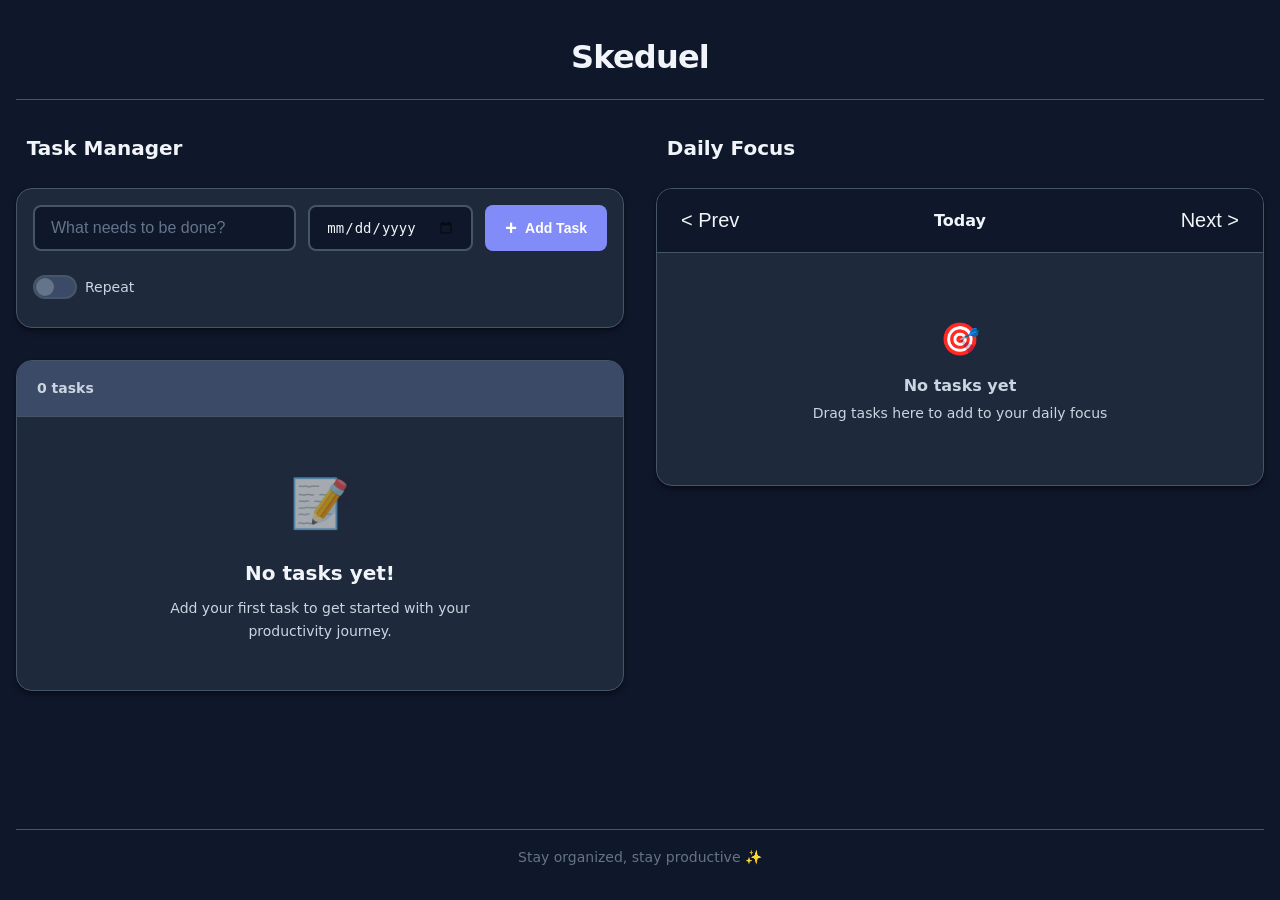
==== commit d5ac92cf: "Added drag n drop functionality for Daily Focus area and added headings for each section" ====
--- a/index.html
+++ b/index.html
@@ -9,11 +9,14 @@
 <body>
     <div class="app-container">
         <header class="app-header">
+            <div></div>
             <h1 class="app-title">Skeduel</h1>
+            <div></div>
         </header>
 
 <main class="main-content">
             <div class="task-column">
+                <h2 class="column-header">Task Manager</h2>
                 <div class="input-section">
                     <div class="input-wrapper">
                         <input
@@ -78,17 +81,20 @@
                 </div>
             </div>
 
-            <div class="focus-panel">
-                <div class="focus-header">
-                    <button class="focus-nav-btn" id="focus-prev">&lt; Prev</button>
-                    <span class="focus-date" id="focus-date">Today</span>
-                    <button class="focus-nav-btn" id="focus-next">Next &gt;</button>
-                </div>
-                <div class="focus-drop-zone" id="focus-drop-zone">
-                    <div class="focus-empty" id="focus-empty">
-                        <div class="focus-empty-icon">🎯</div>
-                        <h3 class="focus-empty-title">No tasks yet</h3>
-                        <p class="focus-empty-description">Drag tasks here to add to your daily focus</p>
+            <div class="focus-column">
+                <h2 class="column-header">Daily Focus</h2>
+                <div class="focus-panel">
+                    <div class="focus-header">
+                        <button class="focus-nav-btn" id="focus-prev">&lt; Prev</button>
+                        <span class="focus-date" id="focus-date">Today</span>
+                        <button class="focus-nav-btn" id="focus-next">Next &gt;</button>
+                    </div>
+                    <div class="focus-drop-zone" id="focus-drop-zone">
+                        <div class="focus-empty" id="focus-empty">
+                            <div class="focus-empty-icon">🎯</div>
+                            <h3 class="focus-empty-title">No tasks yet</h3>
+                            <p class="focus-empty-description">Drag tasks here to add to your daily focus</p>
+                        </div>
                     </div>
                 </div>
             </div>
--- a/css/styles.css
+++ b/css/styles.css
@@ -68,11 +68,17 @@
     flex-direction: column;
 }
 
-/* Focus panel */
-.focus-panel {
+/* Focus column */
+.focus-column {
     flex: 1 1 670px;
     min-width: 0;
     max-width: 670px;
+    display: flex;
+    flex-direction: column;
+}
+
+/* Focus panel */
+.focus-panel {
     display: flex;
     flex-direction: column;
     background-color: var(--bg-secondary);
@@ -112,7 +118,6 @@
 }
 
 .focus-drop-zone {
-    flex: 1;
     padding: 1rem;
     min-height: 200px;
 }
@@ -142,6 +147,54 @@
     font-size: 0.875rem;
 }
 
+.focus-task-list {
+    display: flex;
+    flex-direction: column;
+    gap: 0.5rem;
+}
+
+.focus-task-card {
+    display: flex;
+    align-items: center;
+    justify-content: space-between;
+    background-color: var(--bg-primary);
+    padding: 0.75rem;
+    border-radius: var(--radius-md);
+    border: 1px solid var(--border-color);
+}
+
+.focus-task-title {
+    flex: 1;
+    color: var(--text-primary);
+    font-size: 0.875rem;
+}
+
+.focus-task-title.completed {
+    text-decoration: line-through;
+    color: var(--text-muted);
+}
+
+.focus-task-remove {
+    background: none;
+    border: none;
+    color: var(--text-muted);
+    font-size: 1.25rem;
+    cursor: pointer;
+    padding: 0 0.25rem;
+    margin-left: 0.5rem;
+    line-height: 1;
+}
+
+.focus-task-remove:hover {
+    color: var(--danger);
+}
+
+.focus-drop-zone.drag-over {
+    background-color: var(--bg-primary);
+    border: 2px dashed var(--accent-color);
+    border-radius: var(--radius-md);
+}
+
 /* Header styles */
 .app-header {
     display: flex;
@@ -152,11 +205,27 @@
     border-bottom: 1px solid var(--border-color);
 }
 
+.app-header > div {
+    flex: 1;
+}
+
 .app-title {
     font-size: 2rem;
     font-weight: 700;
     color: var(--text-primary);
     letter-spacing: -0.025em;
+    text-align: center;
+}
+
+.column-header {
+    font-size: 1.25rem;
+    font-weight: 600;
+    color: var(--text-primary);
+    margin-bottom: 1rem;
+    padding-bottom: 0.5rem;
+    padding-left: 0.675rem;
+    border-bottom: 2px solid var(--accent-color);
+    display: inline-block;
 }
 
 /* Input section */
@@ -1015,7 +1084,7 @@
         flex-direction: column;
     }
 
-    .focus-panel {
+    .focus-column {
         width: 100%;
         order: -1;
     }
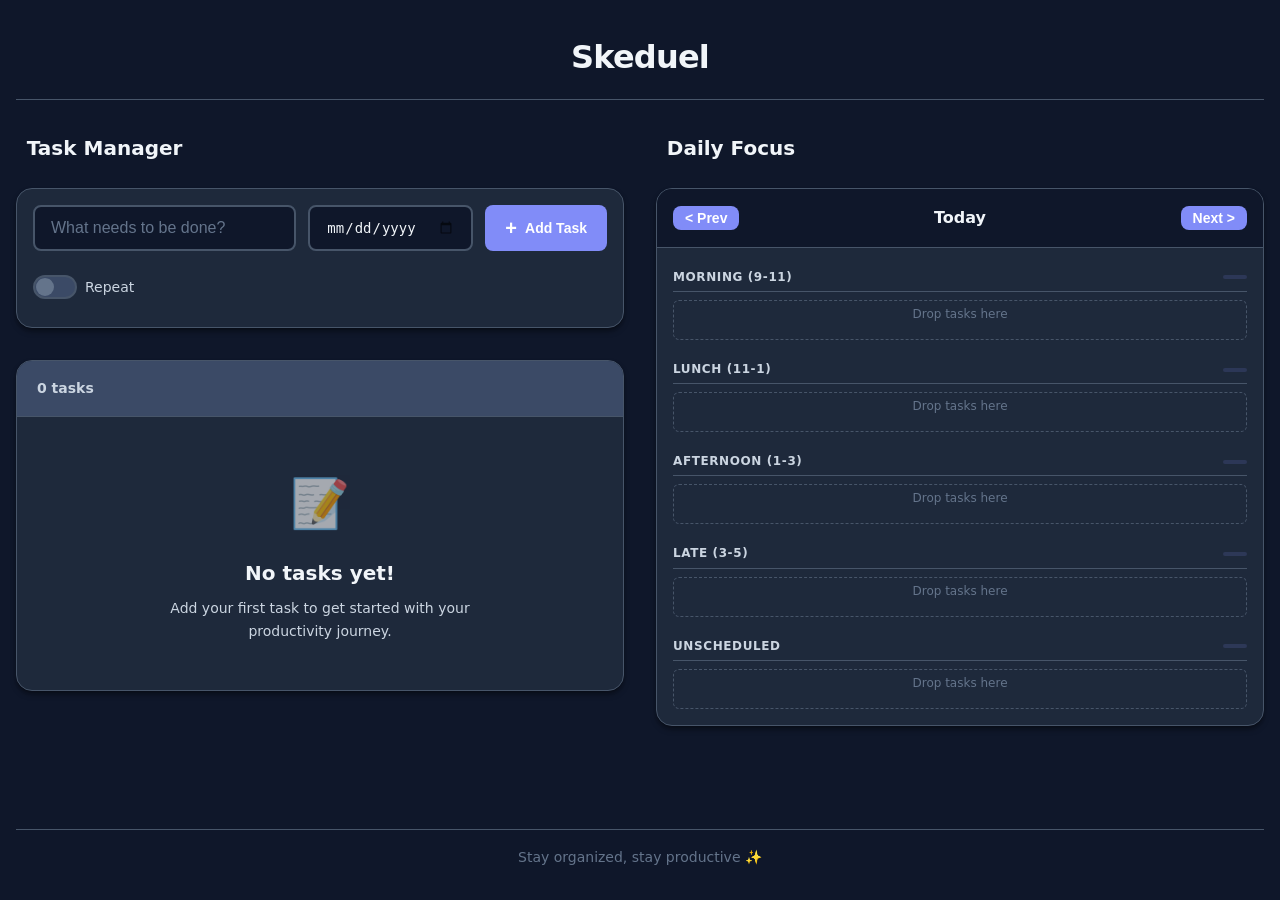
==== commit b5424a03: "Daily Focus time slots added and drag-n-drop functionality added on Daily Focus side" ====
--- a/index.html
+++ b/index.html
@@ -89,13 +89,7 @@
                         <span class="focus-date" id="focus-date">Today</span>
                         <button class="focus-nav-btn" id="focus-next">Next &gt;</button>
                     </div>
-                    <div class="focus-drop-zone" id="focus-drop-zone">
-                        <div class="focus-empty" id="focus-empty">
-                            <div class="focus-empty-icon">🎯</div>
-                            <h3 class="focus-empty-title">No tasks yet</h3>
-                            <p class="focus-empty-description">Drag tasks here to add to your daily focus</p>
-                        </div>
-                    </div>
+                    <div class="focus-drop-zone" id="focus-drop-zone"></div>
                 </div>
             </div>
         </main>
@@ -105,6 +99,16 @@
         </footer>
     </div>
 
+    <div class="modal-overlay" id="modal-overlay">
+        <div class="modal">
+            <div class="modal-message" id="modal-message"></div>
+            <div class="modal-buttons" id="modal-buttons">
+                <button class="modal-btn modal-btn-confirm" id="modal-confirm">Confirm</button>
+                <button class="modal-btn modal-btn-cancel" id="modal-cancel">Cancel</button>
+            </div>
+        </div>
+    </div>
+
     <script src="js/data.js" defer></script>
     <script src="js/focusDay.js" defer></script>
     <script src="js/taskList.js" defer></script>
--- a/css/styles.css
+++ b/css/styles.css
@@ -98,18 +98,26 @@
 }
 
 .focus-nav-btn {
-    background: none;
+    background-color: var(--accent-primary);
+    color: white;
     border: none;
-    color: var(--accent-color);
-    font-size: 1.25rem;
-    cursor: pointer;
-    padding: 0.25rem 0.5rem;
-    border-radius: var(--radius-sm);
-    transition: background-color var(--transition-fast);
+    font-size: 0.875rem;
+    font-weight: 600;
+    cursor: pointer;
+    padding: 0.25rem 0.75rem;
+    border-radius: var(--radius-md);
+    transition: all var(--transition-fast);
+    white-space: nowrap;
 }
 
 .focus-nav-btn:hover {
-    background-color: var(--bg-secondary);
+    background-color: var(--accent-hover);
+    transform: translateY(-1px);
+    box-shadow: 0 0 12px rgb(129 140 248 / 0.4);
+}
+
+.focus-nav-btn:active {
+    transform: translateY(0);
 }
 
 .focus-date {
@@ -120,6 +128,71 @@
 .focus-drop-zone {
     padding: 1rem;
     min-height: 200px;
+}
+
+.time-slots-container {
+    display: flex;
+    flex-direction: column;
+    gap: 1rem;
+}
+
+.time-slot-section {
+    display: flex;
+    flex-direction: column;
+    gap: 0.5rem;
+}
+
+.time-slot-header {
+    display: flex;
+    align-items: center;
+    justify-content: space-between;
+    padding: 0.25rem 0;
+    border-bottom: 1px solid var(--border-color);
+}
+
+.time-slot-label {
+    font-size: 0.75rem;
+    font-weight: 600;
+    color: var(--text-secondary);
+    text-transform: uppercase;
+    letter-spacing: 0.05em;
+}
+
+.time-slot-count {
+    font-size: 0.75rem;
+    font-weight: 600;
+    color: var(--accent-color);
+    background-color: rgba(129 140 248 / 0.15);
+    padding: 0.125rem 0.5rem;
+    border-radius: var(--radius-sm);
+    min-width: 1.5rem;
+    text-align: center;
+}
+
+.time-slot-section .focus-task-list {
+    display: flex;
+    flex-direction: column;
+    gap: 0.5rem;
+    min-height: 40px;
+    padding: 0.25rem;
+    border-radius: var(--radius-sm);
+    border: 1px dashed var(--border-color);
+    transition: border-color var(--transition-fast), background-color var(--transition-fast);
+}
+
+.time-slot-section .focus-task-list.drag-over {
+    border-color: var(--accent-color);
+    background-color: rgba(129 140 248 / 0.05);
+}
+
+.time-slot-section .focus-task-list:empty::after {
+    content: 'Drop tasks here';
+    display: flex;
+    align-items: center;
+    justify-content: center;
+    height: 100%;
+    color: var(--text-muted);
+    font-size: 0.75rem;
 }
 
 .focus-empty {
@@ -155,18 +228,43 @@
 
 .focus-task-card {
     display: flex;
-    align-items: center;
-    justify-content: space-between;
+    flex-direction: column;
+    gap: 0.5rem;
     background-color: var(--bg-primary);
     padding: 0.75rem;
     border-radius: var(--radius-md);
     border: 1px solid var(--border-color);
 }
 
+.focus-task-card.dragging {
+    opacity: 0.5;
+}
+
+.focus-task-card > .focus-task-title-row {
+    display: flex;
+    align-items: center;
+    justify-content: space-between;
+    width: 100%;
+}
+
 .focus-task-title {
+    color: var(--text-primary);
+    font-size: 1rem;
+}
+
+.focus-task-title-row {
+    display: flex;
+    align-items: center;
+    justify-content: space-between;
+    width: 100%;
+    gap: 0.5rem;
+}
+
+.focus-task-title-wrapper {
+    display: flex;
+    align-items: center;
+    gap: 0.5rem;
     flex: 1;
-    color: var(--text-primary);
-    font-size: 0.875rem;
 }
 
 .focus-task-title.completed {
@@ -181,12 +279,209 @@
     font-size: 1.25rem;
     cursor: pointer;
     padding: 0 0.25rem;
-    margin-left: 0.5rem;
     line-height: 1;
 }
 
 .focus-task-remove:hover {
     color: var(--danger);
+}
+
+.focus-task-move {
+    background: none;
+    border: none;
+    color: var(--text-muted);
+    font-size: 1rem;
+    cursor: pointer;
+    padding: 0 0.25rem;
+    line-height: 1;
+}
+
+.focus-task-move:hover {
+    color: var(--accent-color);
+}
+
+.focus-task-move-dropdown {
+    position: fixed;
+    background-color: var(--bg-secondary);
+    border: 1px solid var(--border-color);
+    border-radius: var(--radius-md);
+    padding: 0.75rem;
+    z-index: 1000;
+    min-width: 300px;
+    box-shadow: var(--shadow-lg);
+}
+
+.move-dropdown-header {
+    font-size: 1rem;
+    font-weight: 600;
+    color: var(--text-primary);
+    margin-bottom: 0.5rem;
+}
+
+.move-dropdown-options {
+    display: flex;
+    align-items: center;
+    gap: 0.5rem;
+    flex-wrap: wrap;
+    width: 100%;
+}
+
+.move-date-btn {
+    background-color: var(--bg-primary);
+    color: var(--text-primary);
+    border: 2px solid var(--border-color);
+    border-radius: var(--radius-sm);
+    padding: 0.5rem 0.75rem;
+    font-size: 1rem;
+    font-weight: 500;
+    cursor: pointer;
+    outline: none;
+    height: 38px;
+}
+
+.move-date-btn:hover {
+    border-color: var(--accent-primary);
+}
+
+.move-date-btn:focus,
+.move-date-btn.selected {
+    border-color: var(--accent-primary);
+    box-shadow: 0 0 0 3px rgb(129 140 248 / 0.2);
+}
+
+.move-date-btn.selected {
+    background-color: var(--accent-primary);
+    color: white;
+}
+
+.move-date-input {
+    background-color: var(--bg-primary);
+    color: var(--text-primary);
+    border: 2px solid var(--border-color);
+    border-radius: var(--radius-sm);
+    padding: 0.375rem 0.5rem;
+    font-size: 0.75rem;
+    font-weight: 500;
+    height: 38px;
+    outline: none;
+    box-sizing: border-box;
+    min-width: 130px;
+}
+
+.move-date-input:focus {
+    border-color: var(--accent-primary);
+    box-shadow: 0 0 0 3px rgb(129 140 248 / 0.2);
+}
+
+.move-date-input::-webkit-calendar-picker-indicator {
+    cursor: pointer;
+    opacity: 0.6;
+}
+
+.move-confirm-btn,
+.move-cancel-btn {
+    background: none;
+    border: none;
+    font-size: 1.25rem;
+    cursor: pointer;
+    padding: 0.5rem;
+    line-height: 1;
+    border-radius: var(--radius-sm);
+    transition: all var(--transition-fast);
+}
+
+.move-confirm-btn {
+    color: var(--success);
+}
+
+.move-confirm-btn:hover {
+    background-color: var(--success);
+    color: white;
+    box-shadow: 0 0 12px rgb(74 222 128 / 0.5);
+}
+
+.move-cancel-btn {
+    color: var(--danger);
+}
+
+.move-cancel-btn:hover {
+    background-color: var(--danger);
+    color: white;
+    box-shadow: 0 0 12px rgb(248 113 113 / 0.5);
+}
+
+.focus-task-note {
+    width: 100%;
+    background-color: var(--bg-secondary);
+    color: var(--text-primary);
+    border: 1px solid var(--border-color);
+    border-radius: var(--radius-sm);
+    padding: 0.5rem;
+    font-size: 0.8rem;
+    font-family: inherit;
+    resize: none;
+    overflow-y: hidden;
+    box-sizing: border-box;
+    min-height: 36px;
+}
+
+.focus-task-note::placeholder {
+    color: var(--text-muted);
+}
+
+.focus-task-note:focus {
+    outline: none;
+    border-color: var(--accent-color);
+}
+
+.note-collapse-icon {
+    background: none;
+    border: none;
+    color: var(--text-muted);
+    cursor: pointer;
+    font-size: 0.7rem;
+    padding: 0.25rem 0.5rem;
+    margin-right: 0.25rem;
+    transition: color var(--transition-fast);
+    flex-shrink: 0;
+    display: flex;
+    align-items: center;
+    gap: 0.25rem;
+    border-radius: var(--radius-sm);
+}
+
+.note-collapse-icon:hover {
+    color: var(--text-primary);
+    background-color: var(--bg-secondary);
+}
+
+.note-icon-arrow {
+    transition: transform var(--transition-fast);
+    font-size: 0.6rem;
+}
+
+.note-collapse-icon.collapsed .note-icon-arrow {
+    transform: rotate(-90deg);
+}
+
+.note-collapse-icon.has-note {
+    color: var(--accent-color);
+}
+
+.note-collapse-icon.has-note:hover {
+    color: var(--accent-color);
+}
+
+.note-collapse-wrapper {
+    overflow: hidden;
+    transition: max-height var(--transition-normal), opacity var(--transition-normal);
+    max-height: 200px;
+    opacity: 1;
+}
+
+.note-collapse-wrapper.collapsed {
+    max-height: 0;
+    opacity: 0;
 }
 
 .focus-drop-zone.drag-over {
@@ -226,6 +521,80 @@
     padding-left: 0.675rem;
     border-bottom: 2px solid var(--accent-color);
     display: inline-block;
+}
+
+/* Modal */
+.modal-overlay {
+    display: none;
+    position: fixed;
+    top: 0;
+    left: 0;
+    right: 0;
+    bottom: 0;
+    background-color: rgba(0, 0, 0, 0.7);
+    justify-content: center;
+    align-items: center;
+    z-index: 1000;
+}
+
+.modal-overlay.show {
+    display: flex;
+}
+
+.modal {
+    background-color: var(--bg-secondary);
+    border: 1px solid var(--border-color);
+    border-radius: var(--radius-xl);
+    box-shadow: var(--shadow-lg);
+    padding: 1.5rem;
+    max-width: 400px;
+    text-align: center;
+}
+
+.modal-message {
+    color: var(--text-primary);
+    font-size: 1rem;
+    margin-bottom: 1.5rem;
+    line-height: 1.5;
+}
+
+.modal-buttons {
+    display: flex;
+    justify-content: center;
+    gap: 1rem;
+}
+
+.modal-btn {
+    padding: 0.625rem 1.25rem;
+    border-radius: var(--radius-md);
+    font-size: 0.875rem;
+    font-weight: 500;
+    cursor: pointer;
+    transition: all var(--transition-fast);
+    border: none;
+}
+
+.modal-btn-confirm {
+    background-color: var(--danger);
+    color: white;
+}
+
+.modal-btn-confirm:hover {
+    background-color: #ef4444;
+}
+
+.modal-btn-cancel {
+    background-color: var(--bg-primary);
+    color: var(--text-primary);
+    border: 1px solid var(--border-color);
+}
+
+.modal-btn-cancel:hover {
+    background-color: var(--bg-secondary);
+}
+
+.modal-overlay.show-only-ok .modal-btn-confirm {
+    display: none;
 }
 
 /* Input section */
@@ -475,6 +844,22 @@
     vertical-align: middle;
 }
 
+/* Focus indicator in task */
+.focus-indicator {
+    font-size: 0.75rem;
+    margin-left: 0.25rem;
+    color: var(--accent-color);
+    font-weight: 500;
+    display: inline-block;
+    vertical-align: middle;
+}
+
+.focus-task-due-date {
+    font-size: 0.75rem;
+    color: var(--text-secondary);
+    margin-left: 0.5rem;
+}
+
 .task-content {
     flex: 1;
     display: flex;
